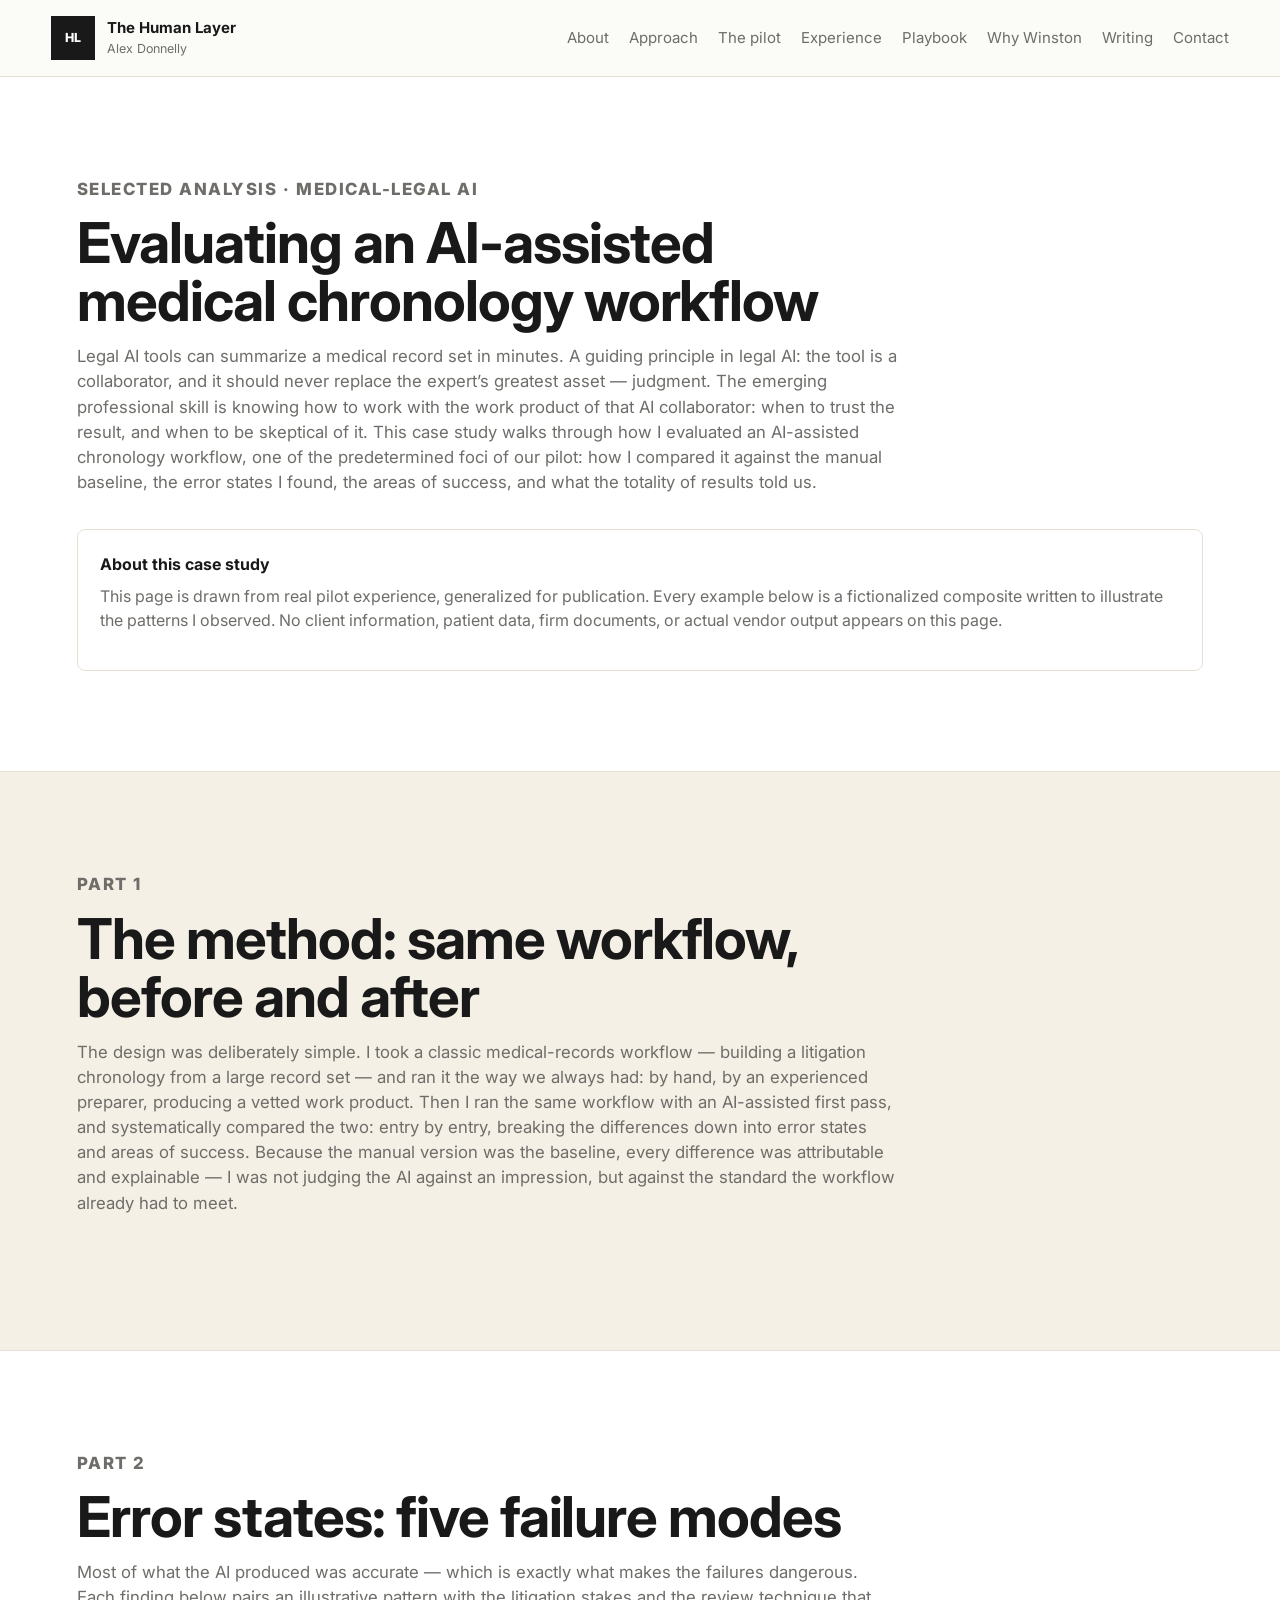
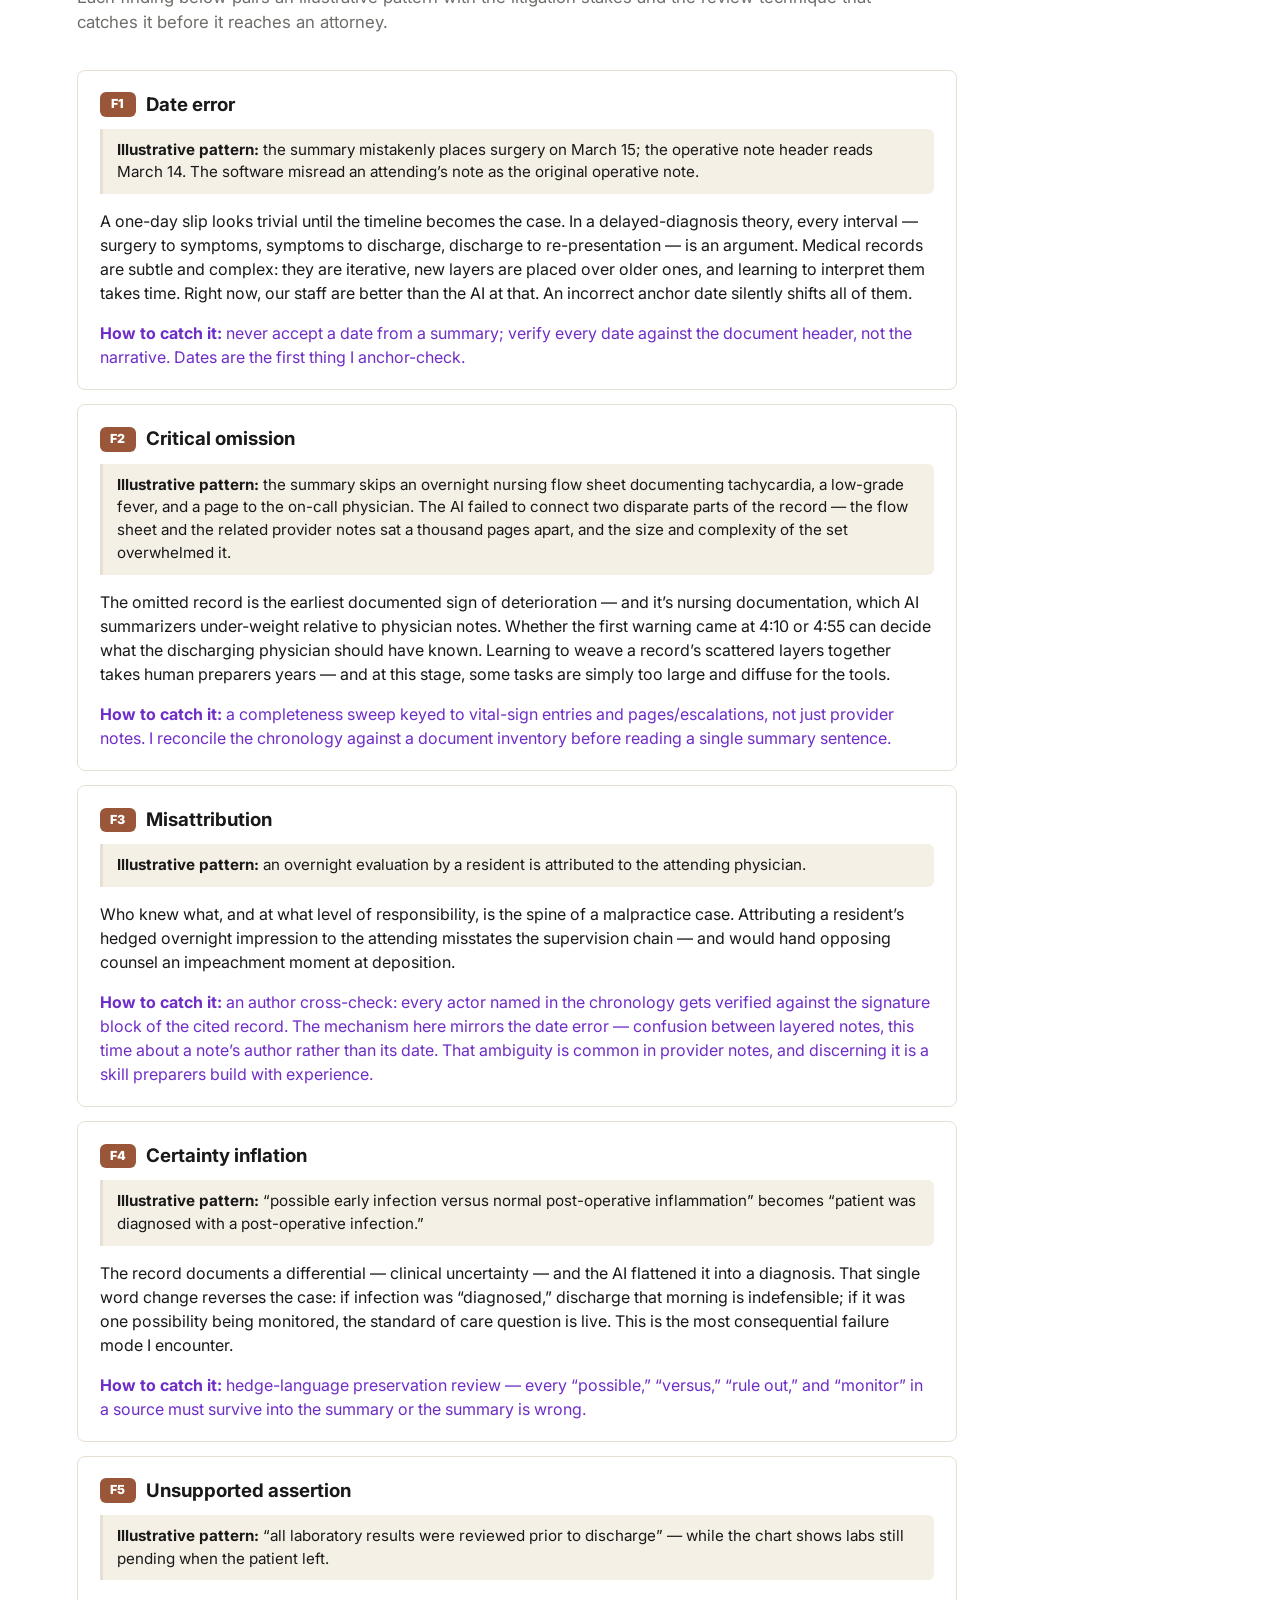
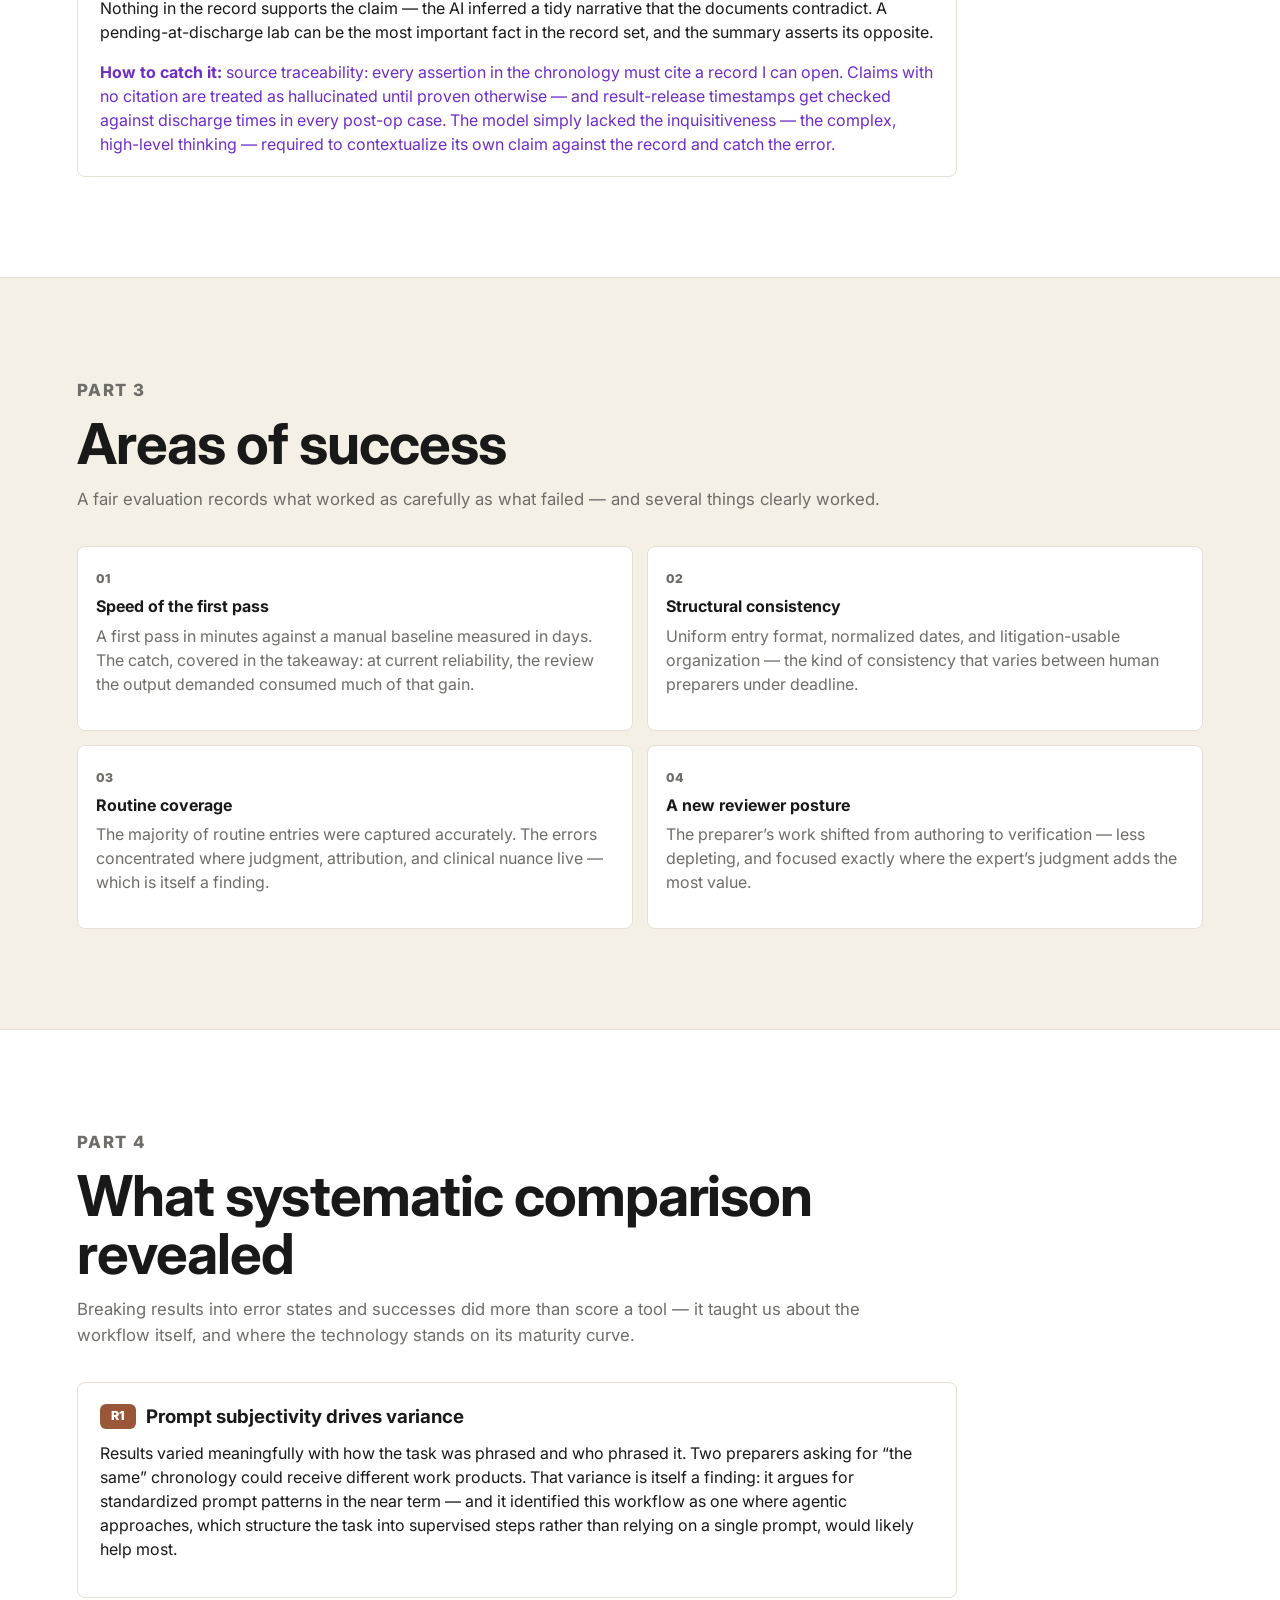
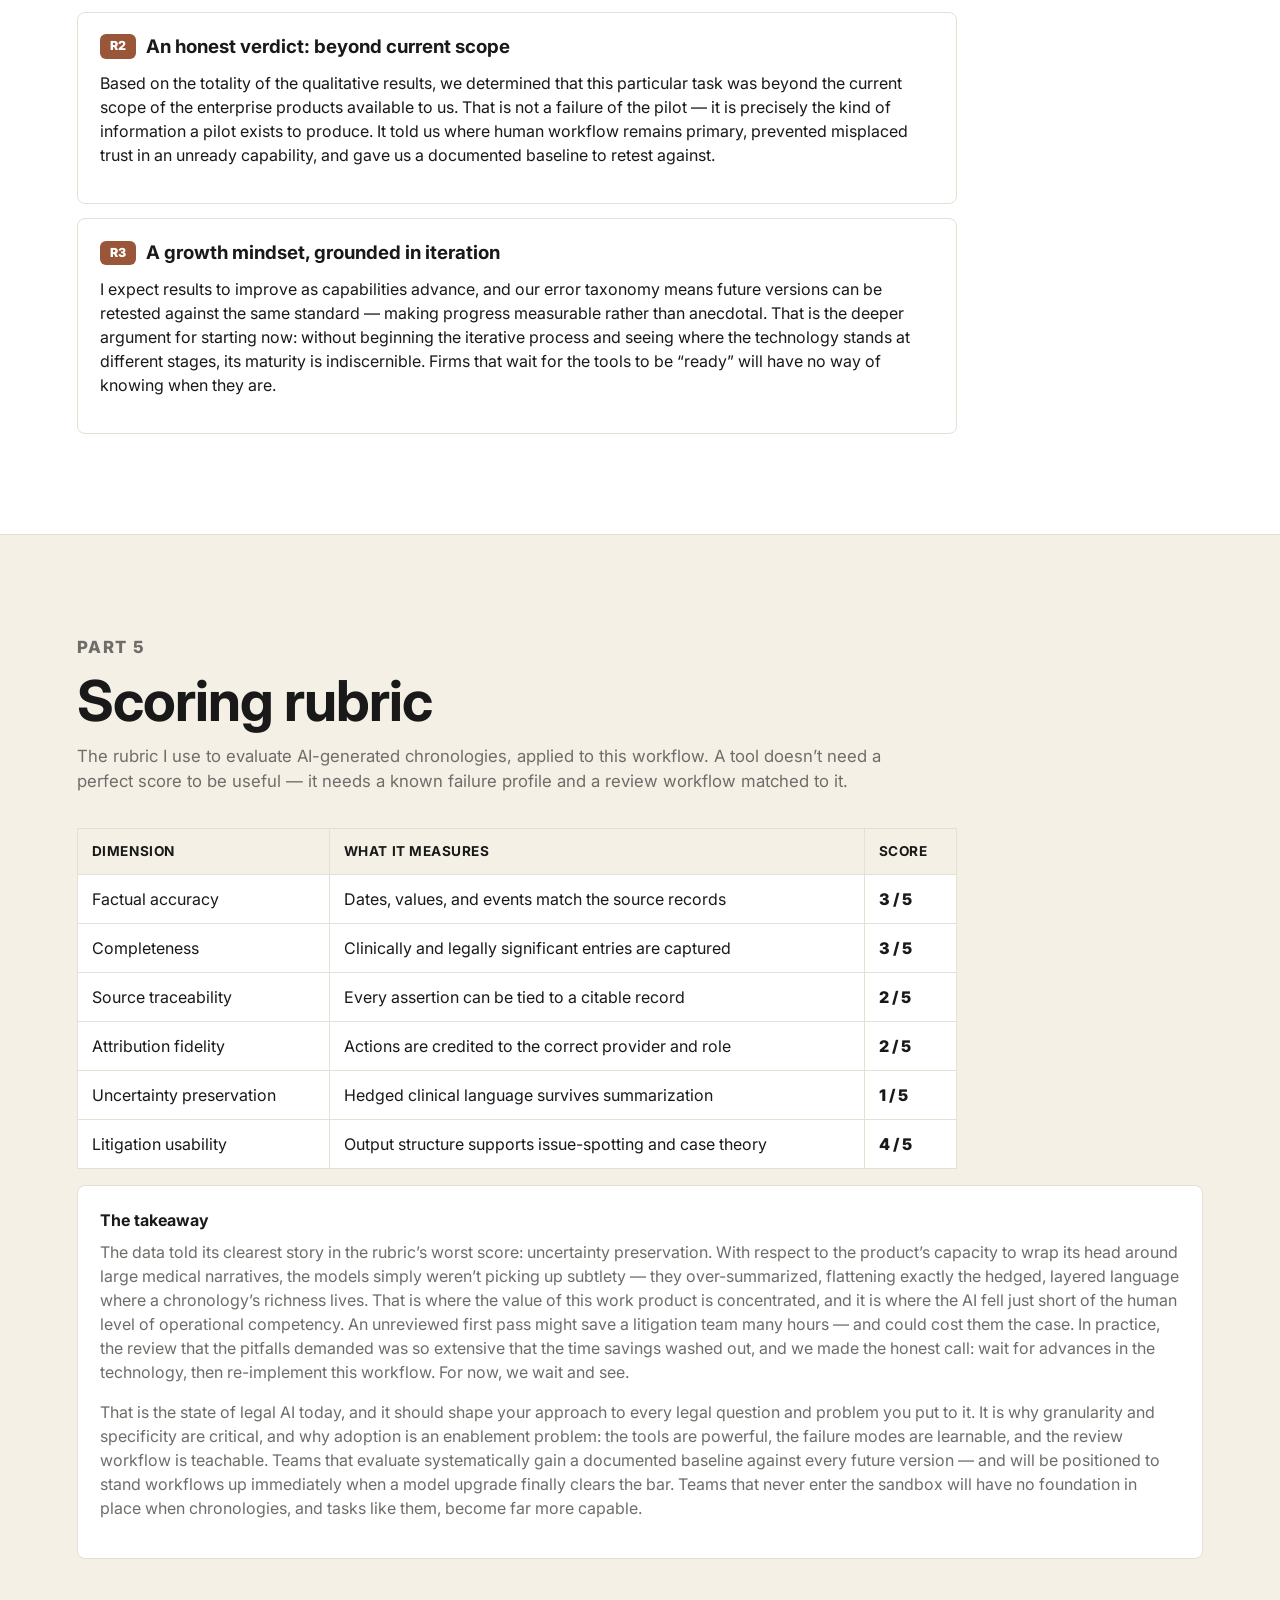
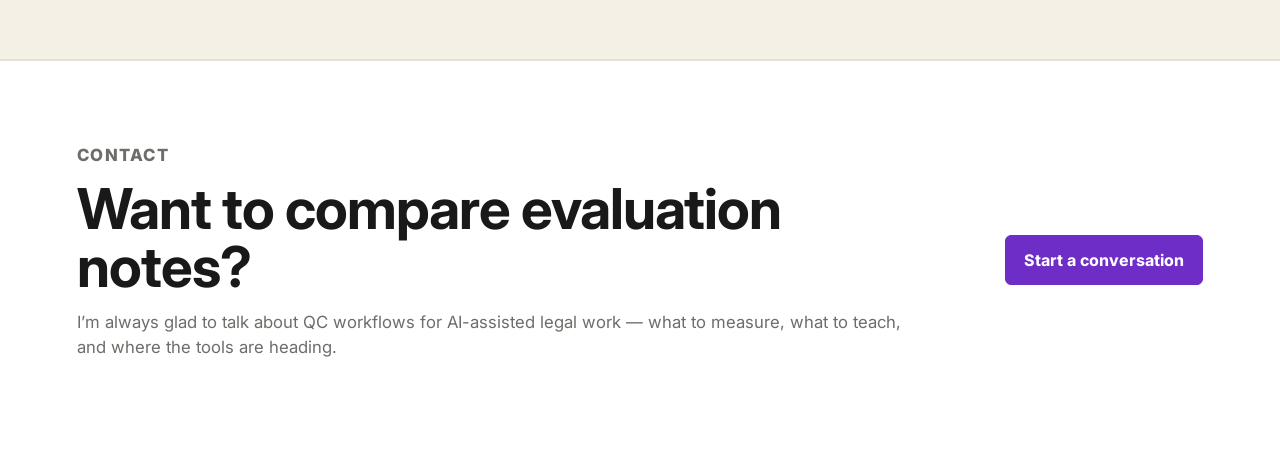
==== chronology-analysis.html @ 2ac884fb "takeaways section and med chron work" ====
<!doctype html>
<html lang="en">
  <head>
    <!-- Google tag (gtag.js) -->
    <script async src="https://www.googletagmanager.com/gtag/js?id=G-5SEJFHV82K"></script>
    <script>
      window.dataLayer = window.dataLayer || [];
      function gtag(){dataLayer.push(arguments);}
      gtag('js', new Date());
      gtag('config', 'G-5SEJFHV82K');
    </script>
    <meta charset="utf-8">
    <meta name="viewport" content="width=device-width, initial-scale=1">
    <title>AI Chronology Analysis: A Worked Case Study | Alex Donnelly</title>
    <meta
      name="description"
      content="A de-identified case study: evaluating an AI-assisted medical chronology workflow against its manual baseline — failure modes, areas of success, a scoring rubric, and what systematic comparison revealed."
    >
    <link rel="icon" href="favicon.svg" type="image/svg+xml">
    <link rel="icon" href="favicon.png" sizes="48x48">
    <link rel="apple-touch-icon" href="apple-touch-icon.png">
    <link rel="preconnect" href="https://fonts.googleapis.com">
    <link rel="preconnect" href="https://fonts.gstatic.com" crossorigin>
    <link href="https://fonts.googleapis.com/css2?family=Inter:wght@400;500;600;700;800&display=swap" rel="stylesheet">
    <link rel="stylesheet" href="styles.css?v=1">
  </head>
  <body>
    <header class="site-header">
      <a class="brand" href="index.html" aria-label="The Human Layer home">
        <span class="brand-mark" aria-hidden="true">HL</span>
        <span>
          <strong>The Human Layer</strong>
          <small>Alex Donnelly</small>
        </span>
      </a>
      <nav class="nav" aria-label="Primary navigation">
        <a href="index.html#about">About</a>
        <a href="index.html#approach">Approach</a>
        <a href="index.html#pilot">The pilot</a>
        <a href="index.html#experience">Experience</a>
        <a href="index.html#playbook">Playbook</a>
        <a href="index.html#why">Why Winston</a>
        <a href="index.html#writing">Writing</a>
        <a href="index.html#contact">Contact</a>
      </nav>
    </header>

    <main id="top">
      <section class="section">
        <div class="section-heading">
          <p class="eyebrow">Selected analysis &middot; Medical-legal AI</p>
          <h2>Evaluating an AI-assisted medical chronology workflow</h2>
          <p>
            Legal AI tools can summarize a medical record set in minutes. A guiding principle in legal AI: the
            tool is a collaborator, and it should never replace the expert&rsquo;s greatest asset &mdash;
            judgment. The emerging professional skill is knowing how to work with the work product of that AI
            collaborator: when to trust the result, and when to be skeptical of it. This case study walks through
            how I evaluated an AI-assisted chronology workflow, one of the predetermined foci of our pilot: how I
            compared it against the manual baseline, the error states I found, the areas of success, and what the
            totality of results told us.
          </p>
        </div>

        <div class="project-preview" role="note">
          <strong>About this case study</strong>
          <p>
            This page is drawn from real pilot experience, generalized for publication. Every example below is a
            fictionalized composite written to illustrate the patterns I observed. No client information, patient
            data, firm documents, or actual vendor output appears on this page.
          </p>
        </div>
      </section>

      <section class="section muted">
        <div class="section-heading">
          <p class="eyebrow">Part 1</p>
          <h2>The method: same workflow, before and after</h2>
          <p>
            The design was deliberately simple. I took a classic medical-records workflow &mdash; building a
            litigation chronology from a large record set &mdash; and ran it the way we always had: by hand, by
            an experienced preparer, producing a vetted work product. Then I ran the same workflow with an
            AI-assisted first pass, and systematically compared the two: entry by entry, breaking the differences
            down into error states and areas of success. Because the manual version was the baseline, every
            difference was attributable and explainable &mdash; I was not judging the AI against an impression,
            but against the standard the workflow already had to meet.
          </p>
        </div>
      </section>

      <section class="section">
        <div class="section-heading">
          <p class="eyebrow">Part 2</p>
          <h2>Error states: five failure modes</h2>
          <p>
            Most of what the AI produced was accurate &mdash; which is exactly what makes the failures
            dangerous. Each finding below pairs an illustrative pattern with the litigation stakes and the review
            technique that catches it before it reaches an attorney.
          </p>
        </div>

        <div class="findings-list">
          <article class="finding">
            <h3><span>F1</span> Date error</h3>
            <p class="vs"><strong>Illustrative pattern:</strong> the summary mistakenly places surgery on March
            15; the operative note header reads March 14. The software misread an attending&rsquo;s note as the
            original operative note.</p>
            <p>
              A one-day slip looks trivial until the timeline becomes the case. In a delayed-diagnosis theory,
              every interval &mdash; surgery to symptoms, symptoms to discharge, discharge to re-presentation
              &mdash; is an argument. Medical records are subtle and complex: they are iterative, new layers are
              placed over older ones, and learning to interpret them takes time. Right now, our staff are better
              than the AI at that. An incorrect anchor date silently shifts all of them.
            </p>
            <p class="catch"><strong>How to catch it:</strong> never accept a date from a summary; verify every
            date against the document header, not the narrative. Dates are the first thing I anchor-check.</p>
          </article>

          <article class="finding">
            <h3><span>F2</span> Critical omission</h3>
            <p class="vs"><strong>Illustrative pattern:</strong> the summary skips an overnight nursing flow
            sheet documenting tachycardia, a low-grade fever, and a page to the on-call physician. The AI failed
            to connect two disparate parts of the record &mdash; the flow sheet and the related provider notes
            sat a thousand pages apart, and the size and complexity of the set overwhelmed it.</p>
            <p>
              The omitted record is the earliest documented sign of deterioration &mdash; and it&rsquo;s nursing
              documentation, which AI summarizers under-weight relative to physician notes. Whether the first
              warning came at 4:10 or 4:55 can decide what the discharging physician should have known. Learning
              to weave a record&rsquo;s scattered layers together takes human preparers years &mdash; and at this
              stage, some tasks are simply too large and diffuse for the tools.
            </p>
            <p class="catch"><strong>How to catch it:</strong> a completeness sweep keyed to vital-sign entries
            and pages/escalations, not just provider notes. I reconcile the chronology against a document
            inventory before reading a single summary sentence.</p>
          </article>

          <article class="finding">
            <h3><span>F3</span> Misattribution</h3>
            <p class="vs"><strong>Illustrative pattern:</strong> an overnight evaluation by a resident is
            attributed to the attending physician.</p>
            <p>
              Who knew what, and at what level of responsibility, is the spine of a malpractice case. Attributing
              a resident&rsquo;s hedged overnight impression to the attending misstates the supervision chain
              &mdash; and would hand opposing counsel an impeachment moment at deposition.
            </p>
            <p class="catch"><strong>How to catch it:</strong> an author cross-check: every actor named in the
            chronology gets verified against the signature block of the cited record. The mechanism here mirrors
            the date error &mdash; confusion between layered notes, this time about a note&rsquo;s author rather
            than its date. That ambiguity is common in provider notes, and discerning it is a skill preparers
            build with experience.</p>
          </article>

          <article class="finding">
            <h3><span>F4</span> Certainty inflation</h3>
            <p class="vs"><strong>Illustrative pattern:</strong> &ldquo;possible early infection versus normal
            post-operative inflammation&rdquo; becomes &ldquo;patient was diagnosed with a post-operative
            infection.&rdquo;</p>
            <p>
              The record documents a differential &mdash; clinical uncertainty &mdash; and the AI flattened it
              into a diagnosis. That single word change reverses the case: if infection was &ldquo;diagnosed,&rdquo;
              discharge that morning is indefensible; if it was one possibility being monitored, the standard of
              care question is live. This is the most consequential failure mode I encounter.
            </p>
            <p class="catch"><strong>How to catch it:</strong> hedge-language preservation review &mdash; every
            &ldquo;possible,&rdquo; &ldquo;versus,&rdquo; &ldquo;rule out,&rdquo; and &ldquo;monitor&rdquo; in a
            source must survive into the summary or the summary is wrong.</p>
          </article>

          <article class="finding">
            <h3><span>F5</span> Unsupported assertion</h3>
            <p class="vs"><strong>Illustrative pattern:</strong> &ldquo;all laboratory results were reviewed
            prior to discharge&rdquo; &mdash; while the chart shows labs still pending when the patient left.</p>
            <p>
              Nothing in the record supports the claim &mdash; the AI inferred a tidy narrative that the
              documents contradict. A pending-at-discharge lab can be the most important fact in the record set,
              and the summary asserts its opposite.
            </p>
            <p class="catch"><strong>How to catch it:</strong> source traceability: every assertion in the
            chronology must cite a record I can open. Claims with no citation are treated as hallucinated until
            proven otherwise &mdash; and result-release timestamps get checked against discharge times in every
            post-op case. The model simply lacked the inquisitiveness &mdash; the complex, high-level thinking
            &mdash; required to contextualize its own claim against the record and catch the error.</p>
          </article>
        </div>
      </section>

      <section class="section muted">
        <div class="section-heading">
          <p class="eyebrow">Part 3</p>
          <h2>Areas of success</h2>
          <p>
            A fair evaluation records what worked as carefully as what failed &mdash; and several things clearly
            worked.
          </p>
        </div>

        <div class="enablement-cards">
          <article>
            <span>01</span>
            <h4>Speed of the first pass</h4>
            <p>A first pass in minutes against a manual baseline measured in days. The catch, covered in the
            takeaway: at current reliability, the review the output demanded consumed much of that gain.</p>
          </article>
          <article>
            <span>02</span>
            <h4>Structural consistency</h4>
            <p>Uniform entry format, normalized dates, and litigation-usable organization &mdash; the kind of
            consistency that varies between human preparers under deadline.</p>
          </article>
          <article>
            <span>03</span>
            <h4>Routine coverage</h4>
            <p>The majority of routine entries were captured accurately. The errors concentrated where judgment,
            attribution, and clinical nuance live &mdash; which is itself a finding.</p>
          </article>
          <article>
            <span>04</span>
            <h4>A new reviewer posture</h4>
            <p>The preparer&rsquo;s work shifted from authoring to verification &mdash; less depleting, and
            focused exactly where the expert&rsquo;s judgment adds the most value.</p>
          </article>
        </div>
      </section>

      <section class="section">
        <div class="section-heading">
          <p class="eyebrow">Part 4</p>
          <h2>What systematic comparison revealed</h2>
          <p>
            Breaking results into error states and successes did more than score a tool &mdash; it taught us
            about the workflow itself, and where the technology stands on its maturity curve.
          </p>
        </div>

        <div class="findings-list">
          <article class="finding">
            <h3><span>R1</span> Prompt subjectivity drives variance</h3>
            <p>
              Results varied meaningfully with how the task was phrased and who phrased it. Two preparers asking
              for &ldquo;the same&rdquo; chronology could receive different work products. That variance is itself
              a finding: it argues for standardized prompt patterns in the near term &mdash; and it identified
              this workflow as one where agentic approaches, which structure the task into supervised steps rather
              than relying on a single prompt, would likely help most.
            </p>
          </article>
          <article class="finding">
            <h3><span>R2</span> An honest verdict: beyond current scope</h3>
            <p>
              Based on the totality of the qualitative results, we determined that this particular task was
              beyond the current scope of the enterprise products available to us. That is not a failure of the
              pilot &mdash; it is precisely the kind of information a pilot exists to produce. It told us where
              human workflow remains primary, prevented misplaced trust in an unready capability, and gave us a
              documented baseline to retest against.
            </p>
          </article>
          <article class="finding">
            <h3><span>R3</span> A growth mindset, grounded in iteration</h3>
            <p>
              I expect results to improve as capabilities advance, and our error taxonomy means future versions
              can be retested against the same standard &mdash; making progress measurable rather than anecdotal.
              That is the deeper argument for starting now: without beginning the iterative process and seeing
              where the technology stands at different stages, its maturity is indiscernible. Firms that wait for
              the tools to be &ldquo;ready&rdquo; will have no way of knowing when they are.
            </p>
          </article>
        </div>
      </section>

      <section class="section muted">
        <div class="section-heading">
          <p class="eyebrow">Part 5</p>
          <h2>Scoring rubric</h2>
          <p>
            The rubric I use to evaluate AI-generated chronologies, applied to this workflow. A tool doesn&rsquo;t
            need a perfect score to be useful &mdash; it needs a known failure profile and a review workflow
            matched to it.
          </p>
        </div>

        <table class="rubric">
          <thead>
            <tr><th>Dimension</th><th>What it measures</th><th>Score</th></tr>
          </thead>
          <tbody>
            <tr><td>Factual accuracy</td><td>Dates, values, and events match the source records</td><td>3 / 5</td></tr>
            <tr><td>Completeness</td><td>Clinically and legally significant entries are captured</td><td>3 / 5</td></tr>
            <tr><td>Source traceability</td><td>Every assertion can be tied to a citable record</td><td>2 / 5</td></tr>
            <tr><td>Attribution fidelity</td><td>Actions are credited to the correct provider and role</td><td>2 / 5</td></tr>
            <tr><td>Uncertainty preservation</td><td>Hedged clinical language survives summarization</td><td>1 / 5</td></tr>
            <tr><td>Litigation usability</td><td>Output structure supports issue-spotting and case theory</td><td>4 / 5</td></tr>
          </tbody>
        </table>

        <div class="project-preview" role="note">
          <strong>The takeaway</strong>
          <p>
            The data told its clearest story in the rubric&rsquo;s worst score: uncertainty preservation. With
            respect to the product&rsquo;s capacity to wrap its head around large medical narratives, the models
            simply weren&rsquo;t picking up subtlety &mdash; they over-summarized, flattening exactly the hedged,
            layered language where a chronology&rsquo;s richness lives. That is where the value of this work
            product is concentrated, and it is where the AI fell just short of the human level of operational
            competency. An unreviewed first pass might save a litigation team many hours &mdash; and could cost
            them the case. In practice, the review that the pitfalls demanded was so extensive that the time
            savings washed out, and we made the honest call: wait for advances in the technology, then
            re-implement this workflow. For now, we wait and see.
          </p>
          <p>
            That is the state of legal AI today, and it should shape your approach to every legal question and
            problem you put to it. It is why granularity and specificity are critical, and why adoption is an
            enablement problem: the tools are powerful, the failure modes are learnable, and the review workflow
            is teachable. Teams that evaluate systematically gain a documented baseline against every future
            version &mdash; and will be positioned to stand workflows up immediately when a model upgrade finally
            clears the bar. Teams that never enter the sandbox will have no foundation in place when chronologies,
            and tasks like them, become far more capable.
          </p>
        </div>
      </section>

      <section class="contact-section">
        <div>
          <p class="eyebrow">Contact</p>
          <h2>Want to compare evaluation notes?</h2>
          <p>
            I&rsquo;m always glad to talk about QC workflows for AI-assisted legal work &mdash; what to measure,
            what to teach, and where the tools are heading.
          </p>
        </div>
        <a class="button primary" href="mailto:a.james.donnelly@gmail.com">Start a conversation</a>
      </section>
    </main>
  </body>
</html>
---- styles.css ----
:root {
  color-scheme: light;
  --ink: #191919;
  --muted: #6f6d69;
  --line: #e6e0d4;
  --paper: #ffffff;
  --soft: #f5f0e6;
  --blue: #6f2dc7;
  --brand: #b95aff;
  --green: #5f6b4f;
  --gold: #b95aff;
  --rust: #9a5638;
  --white: #ffffff;
  --shadow: 0 16px 40px rgba(20, 20, 25, 0.06);
}

* {
  box-sizing: border-box;
}

html {
  scroll-behavior: smooth;
}

body {
  margin: 0;
  background: var(--paper);
  color: var(--ink);
  font-family:
    Inter, ui-sans-serif, system-ui, -apple-system, BlinkMacSystemFont, "Segoe UI", sans-serif;
  line-height: 1.5;
}

a {
  color: inherit;
}

.site-header {
  position: sticky;
  top: 0;
  z-index: 10;
  display: flex;
  align-items: center;
  justify-content: space-between;
  gap: 24px;
  padding: 16px clamp(18px, 4vw, 56px);
  border-bottom: 1px solid var(--line);
  background: rgba(251, 250, 247, 0.82);
  backdrop-filter: blur(16px);
}

.brand {
  display: inline-flex;
  align-items: center;
  gap: 12px;
  min-width: 230px;
  text-decoration: none;
}

.brand-mark {
  display: grid;
  width: 44px;
  height: 44px;
  place-items: center;
  border: 1px solid var(--ink);
  background: var(--ink);
  color: var(--white);
  font-size: 0.78rem;
  font-weight: 800;
}

.brand strong,
.brand small {
  display: block;
}

.brand strong {
  font-size: 0.94rem;
}

.brand small {
  color: var(--muted);
  font-size: 0.78rem;
}

.nav {
  display: flex;
  flex-wrap: wrap;
  justify-content: flex-end;
  gap: 8px 20px;
  color: var(--muted);
  font-size: 0.94rem;
}

.nav a {
  text-decoration: none;
}

.nav a:hover {
  color: var(--ink);
}

.hero {
  display: grid;
  grid-template-columns: minmax(0, 1.25fr) minmax(300px, 0.7fr);
  gap: clamp(28px, 5vw, 64px);
  align-items: center;
  min-height: calc(84svh - 78px);
  padding: clamp(30px, 4vw, 52px) clamp(18px, 6vw, 80px) clamp(22px, 3vw, 38px);
  border-bottom: 1px solid var(--line);
}

.eyebrow {
  margin: 0 0 12px;
  color: var(--muted);
  font-size: 0.78rem;
  font-weight: 800;
  letter-spacing: 0.09em;
  text-transform: uppercase;
}

/* Hero tag styled as a bordered pill, like Eve's */
.hero .eyebrow {
  display: inline-block;
  margin-bottom: 22px;
  padding: 7px 16px;
  border: 1px solid var(--brand);
  border-radius: 999px;
  background: var(--brand);
  color: var(--ink);
  font-size: 0.82rem;
  font-weight: 600;
  letter-spacing: 0;
  text-transform: none;
}

h1,
h2,
h3,
h4,
p {
  margin-top: 0;
}

h1 {
  max-width: 910px;
  margin-bottom: 18px;
  font-family: Inter, ui-sans-serif, system-ui, -apple-system, "Segoe UI", sans-serif;
  font-size: clamp(2.7rem, 4vw, 4.35rem);
  font-weight: 750;
  letter-spacing: -0.022em;
  line-height: 1.02;
}

.lede {
  max-width: 760px;
  color: var(--muted);
  font-size: clamp(1.04rem, 1.55vw, 1.22rem);
}

.hero-actions {
  display: flex;
  flex-wrap: wrap;
  gap: 12px;
  margin-top: 26px;
}

.button {
  display: inline-flex;
  align-items: center;
  justify-content: center;
  min-height: 44px;
  padding: 12px 18px;
  border: 1px solid var(--ink);
  border-radius: 6px;
  font-weight: 750;
  text-decoration: none;
}

.button.primary {
  background: var(--blue);
  border-color: var(--blue);
  color: var(--white);
}

.button.secondary {
  background: transparent;
}

.systems-panel {
  border: 1px solid var(--line);
  border-radius: 8px;
  background:
    linear-gradient(135deg, rgba(31, 29, 26, 0.06), transparent 34%),
    linear-gradient(315deg, rgba(154, 86, 56, 0.10), transparent 40%),
    var(--white);
  box-shadow: var(--shadow);
  overflow: hidden;
}

.panel-head,
.legend {
  display: flex;
  align-items: center;
  justify-content: space-between;
  gap: 16px;
  padding: 16px;
  color: var(--muted);
  font-size: 0.84rem;
}

.panel-head {
  border-bottom: 1px solid var(--line);
}

.status-dot {
  color: var(--green);
  font-weight: 800;
}

.workflow-grid {
  display: grid;
  grid-template-columns: repeat(2, minmax(0, 1fr));
  gap: 12px;
  padding: 18px;
}

.workflow-node {
  position: relative;
  display: grid;
  min-height: 76px;
  place-items: center;
  border: 1px solid var(--line);
  border-radius: 8px;
  background: rgba(255, 255, 255, 0.82);
  font-weight: 800;
}

.workflow-node::after {
  content: "";
  position: absolute;
  right: -7px;
  bottom: -7px;
  width: 18px;
  height: 18px;
  border-radius: 50%;
  background: var(--blue);
}

.workflow-node.human::after {
  background: var(--gold);
}

.legend {
  border-top: 1px solid var(--line);
}

.legend span {
  display: inline-flex;
  align-items: center;
  gap: 8px;
}

.legend i {
  width: 10px;
  height: 10px;
  border-radius: 50%;
}

.human-key {
  background: var(--gold);
}

.ai-key {
  background: var(--blue);
}

.thesis-band {
  padding: 28px clamp(18px, 6vw, 80px);
  background: var(--ink);
  color: var(--white);
}

.thesis-band p {
  max-width: 1180px;
  margin: 0 auto;
  font-family: Inter, ui-sans-serif, system-ui, -apple-system, "Segoe UI", sans-serif;
  font-size: clamp(1.35rem, 2.6vw, 2.35rem);
  font-weight: 600;
  letter-spacing: -0.012em;
  line-height: 1.2;
}

.section {
  padding: clamp(58px, 8vw, 100px) clamp(18px, 6vw, 80px);
}

.section.muted {
  background: var(--soft);
  border-block: 1px solid var(--line);
}

.section-heading {
  max-width: 820px;
  margin-bottom: 34px;
}

.section-heading h2,
.contact-section h2 {
  margin-bottom: 14px;
  font-family: Inter, ui-sans-serif, system-ui, -apple-system, "Segoe UI", sans-serif;
  font-size: clamp(2rem, 4.4vw, 4.2rem);
  font-weight: 700;
  letter-spacing: -0.018em;
  line-height: 1.03;
}

.section-heading p,
.contact-section p {
  color: var(--muted);
  font-size: 1.05rem;
}

.blueprint-layout {
  display: grid;
  grid-template-columns: minmax(280px, 0.72fr) minmax(0, 1.28fr);
  gap: 18px;
}

.blueprint-stage,
.project-card,
.project-preview,
.writing-list article {
  border: 1px solid var(--line);
  border-radius: 8px;
  background: var(--white);
}

.blueprint-stage {
  padding: 22px;
}

.blueprint-stage.emphasized {
  background: #f8faf7;
}

.stage-header {
  margin-bottom: 22px;
}

.stage-header h3 {
  margin-bottom: 4px;
  font-size: 1.24rem;
}

.stage-header p {
  color: var(--muted);
}

.timeline {
  margin: 0;
  padding: 0;
  list-style: none;
  counter-reset: workflow;
  display: flex;
  flex-direction: column;
  gap: 12px;
}

.timeline li {
  counter-increment: workflow;
  position: relative;
  padding-left: 46px;
  min-height: 34px;
  color: var(--muted);
}

.timeline li::before {
  content: counter(workflow, decimal-leading-zero);
  position: absolute;
  left: 0;
  top: 0;
  box-sizing: border-box;
  width: 34px;
  height: 34px;
  display: flex;
  align-items: center;
  justify-content: center;
  border: 1px solid var(--line);
  border-radius: 50%;
  color: var(--ink);
  font-size: 0.72rem;
  font-weight: 850;
}

.enablement-cards,
.project-grid,
.writing-list {
  display: grid;
  grid-template-columns: repeat(2, minmax(0, 1fr));
  gap: 14px;
}

.enablement-cards article {
  min-height: 170px;
  padding: 18px;
  border: 1px solid var(--line);
  border-radius: 8px;
  background: var(--white);
}

.enablement-cards span,
.writing-list span {
  color: var(--muted);
  font-size: 0.76rem;
  font-weight: 850;
}

.enablement-cards h4,
.writing-list h3,
.project-card h3 {
  margin: 8px 0 8px;
  line-height: 1.16;
}

.enablement-cards p,
.writing-list p,
.project-card p,
.project-preview p {
  color: var(--muted);
}

.project-grid {
  grid-template-columns: repeat(3, minmax(0, 1fr));
}

.project-card {
  display: flex;
  min-height: 250px;
  flex-direction: column;
  padding: 22px;
}

.text-button {
  align-self: flex-start;
  margin-top: auto;
  padding: 0;
  border: 0;
  background: none;
  color: var(--blue);
  cursor: pointer;
  font: inherit;
  font-weight: 850;
}

.text-button:hover {
  text-decoration: underline;
}

.project-preview {
  margin-top: 16px;
  padding: 22px;
}

.project-preview strong {
  display: block;
  margin-bottom: 8px;
}

.writing-list article {
  padding: 22px;
}

.writing-list {
  grid-template-columns: repeat(2, minmax(0, 1fr));
}

.contact-section {
  display: grid;
  grid-template-columns: minmax(0, 1fr) auto;
  gap: 24px;
  align-items: center;
  padding: clamp(48px, 7vw, 82px) clamp(18px, 6vw, 80px);
  background: var(--white);
  border-top: 1px solid var(--line);
}

.contact-section > div {
  max-width: 850px;
}

@media (max-width: 920px) {
  .site-header,
  .contact-section {
    align-items: flex-start;
    flex-direction: column;
  }

  .hero,
  .blueprint-layout,
  .project-grid,
  .writing-list {
    grid-template-columns: 1fr;
  }

  .hero {
    min-height: auto;
  }

  .contact-section {
    display: flex;
  }
}

@media (max-width: 620px) {
  .site-header {
    position: static;
  }

  .brand {
    min-width: 0;
  }

  .nav {
    justify-content: flex-start;
  }

  .enablement-cards {
    grid-template-columns: 1fr;
  }

  .systems-panel {
    display: none;
  }

  .hero {
    padding-top: 32px;
    padding-bottom: 28px;
  }

  h1 {
    font-size: clamp(2.35rem, 11vw, 3rem);
    line-height: 1.03;
  }

  .panel-head,
  .legend {
    align-items: flex-start;
    flex-direction: column;
  }
}

.about-layout {
  display: grid;
  grid-template-columns: 280px 1fr;
  gap: 2.5rem;
  align-items: start;
}

.about-photo {
  width: 100%;
  height: auto;
  border-radius: 14px;
  box-shadow: var(--shadow);
  border: 1px solid var(--line);
}

.about-copy {
  margin: 0;
}

@media (max-width: 920px) {
  .about-layout {
    grid-template-columns: 1fr;
  }

  .about-photo {
    max-width: 240px;
  }
}

/* ===== Evaluation case study ===== */
.records-list,
.findings-list {
  display: grid;
  gap: 14px;
  max-width: 880px;
}

.record {
  padding: 16px 20px;
  border: 1px solid var(--line);
  border-radius: 8px;
  background: var(--white);
}

.record header {
  display: flex;
  align-items: baseline;
  gap: 10px;
  margin-bottom: 6px;
  color: var(--muted);
  font-size: 0.85rem;
  font-weight: 700;
}

.record-id {
  display: inline-grid;
  min-width: 34px;
  padding: 2px 6px;
  place-items: center;
  border-radius: 6px;
  background: var(--ink);
  color: var(--white);
  font-size: 0.74rem;
  font-weight: 850;
}

.record p {
  margin: 0;
  font-family: Inter, ui-sans-serif, system-ui, -apple-system, "Segoe UI", sans-serif;
  font-size: 0.98rem;
}

.ai-chronology {
  display: grid;
  gap: 12px;
  max-width: 880px;
  margin: 0;
  padding: 0;
  list-style: none;
}

.ai-chronology li {
  position: relative;
  padding: 14px 18px;
  border: 1px solid var(--rust);
  border-left-width: 5px;
  border-radius: 8px;
  background: #fdf6f3;
}

.ai-chronology li.ok {
  border-color: var(--line);
  border-left-color: var(--green);
  background: var(--white);
}

.chrono-date {
  color: var(--muted);
  font-size: 0.8rem;
  font-weight: 850;
  letter-spacing: 0.04em;
  text-transform: uppercase;
}

.ai-chronology .flag {
  position: absolute;
  top: 12px;
  right: 14px;
  color: var(--rust);
  font-size: 0.8rem;
  font-weight: 850;
}

.ai-chronology p {
  margin: 6px 0 0;
}

.finding {
  padding: 20px 22px;
  border: 1px solid var(--line);
  border-radius: 8px;
  background: var(--white);
}

.finding h3 {
  display: flex;
  align-items: center;
  gap: 10px;
  margin-bottom: 10px;
}

.finding h3 span {
  display: inline-grid;
  min-width: 36px;
  padding: 3px 8px;
  place-items: center;
  border-radius: 6px;
  background: var(--rust);
  color: var(--white);
  font-size: 0.78rem;
  font-weight: 850;
}

.finding .vs {
  padding: 10px 14px;
  border-left: 3px solid var(--line);
  background: var(--soft);
  border-radius: 0 6px 6px 0;
  font-size: 0.95rem;
}

.finding .catch {
  margin-bottom: 0;
  color: var(--blue);
}

.rubric {
  width: 100%;
  max-width: 880px;
  border-collapse: collapse;
  background: var(--white);
}

.rubric th,
.rubric td {
  padding: 12px 14px;
  border: 1px solid var(--line);
  text-align: left;
}

.rubric th {
  background: var(--soft);
  font-size: 0.85rem;
  letter-spacing: 0.04em;
  text-transform: uppercase;
}

.rubric td:last-child {
  font-weight: 850;
  white-space: nowrap;
}

a.text-button {
  text-decoration: none;
}

a.text-button:hover {
  text-decoration: underline;
}

.post-body {
  max-width: 740px;
}

.post-body p {
  margin-bottom: 1.2em;
  font-size: 1.05rem;
  line-height: 1.65;
}

.writing-list h3 a {
  text-decoration: none;
}

.writing-list h3 a:hover {
  text-decoration: underline;
}

/* Hero stack diagram: The Human Layer */
.stack {
  display: grid;
  gap: 6px;
  padding: 22px;
}

.stack-layer {
  display: grid;
  gap: 2px;
  padding: 16px 18px;
  border: 1px solid var(--line);
  border-radius: 8px;
  background: rgba(255, 255, 255, 0.85);
  text-align: center;
}

.stack-layer strong {
  font-size: 1.02rem;
}

.stack-layer span {
  color: var(--muted);
  font-size: 0.82rem;
}

.stack-layer.human-layer {
  border-color: var(--ink);
  background: var(--ink);
  box-shadow: var(--shadow);
}

.stack-layer.human-layer strong {
  color: var(--white);
  font-family: Inter, ui-sans-serif, system-ui, -apple-system, "Segoe UI", sans-serif;
  font-size: 1.18rem;
  font-weight: 500;
}

.stack-layer.human-layer span {
  color: rgba(251, 252, 250, 0.75);
}

.stack-flow {
  color: var(--gold);
  font-size: 0.6rem;
  letter-spacing: 0.4em;
  text-align: center;
}

.project-grid.single {
  grid-template-columns: 1fr;
  max-width: 780px;
}

.project-grid.single .project-card {
  min-height: 0;
  gap: 6px;
}

.blueprint-cta {
  max-width: 780px;
}

.blueprint-cta a {
  color: var(--blue);
  font-weight: 750;
}

/* Workflow inventory table: balance column widths */
.rubric.inventory {
  table-layout: fixed;
}

.rubric.inventory th:nth-child(1) { width: 16%; }
.rubric.inventory th:nth-child(2) { width: 32%; }
.rubric.inventory th:nth-child(3) { width: 27%; }
.rubric.inventory th:nth-child(4) { width: 25%; }

.rubric.inventory td:last-child {
  font-weight: 400;
  white-space: normal;
}

/* Triage job-aid table: balanced 3-column layout */
.rubric.triage {
  table-layout: fixed;
}

.rubric.triage th,
.rubric.triage td {
  vertical-align: top;
  word-wrap: break-word;
  overflow-wrap: break-word;
}

.rubric.triage th:nth-child(1) { width: 32%; }
.rubric.triage th:nth-child(2) { width: 30%; }
.rubric.triage th:nth-child(3) { width: 38%; }

.rubric.triage td:last-child {
  font-weight: 400;
  white-space: normal;
}

/* Product-update format-map table: balanced 4-column layout */
.rubric.formats {
  table-layout: fixed;
}

.rubric.formats th,
.rubric.formats td {
  vertical-align: top;
  word-wrap: break-word;
  overflow-wrap: break-word;
}

.rubric.formats th:nth-child(1) { width: 18%; }
.rubric.formats th:nth-child(2) { width: 18%; }
.rubric.formats th:nth-child(3) { width: 20%; }
.rubric.formats th:nth-child(4) { width: 44%; }

.rubric.formats td:last-child {
  font-weight: 400;
  white-space: normal;
}

/* Release-note block (mirrors Harvey's release-notes layout) */
.relnote {
  max-width: 760px;
  padding: 26px 28px;
  border: 1px solid var(--line);
  border-radius: 10px;
  background: var(--white);
  box-shadow: var(--shadow);
}

.relnote-head {
  display: flex;
  align-items: baseline;
  justify-content: space-between;
  gap: 16px;
  flex-wrap: wrap;
}

.relnote-head h3 {
  margin: 0;
  font-family: Inter, ui-sans-serif, system-ui, -apple-system, "Segoe UI", sans-serif;
  font-weight: 500;
  font-size: 1.65rem;
  line-height: 1.1;
}

.relnote-date {
  color: var(--muted);
  font-size: 0.85rem;
  white-space: nowrap;
}

.pill {
  display: inline-block;
  margin-top: 12px;
  padding: 4px 12px;
  border-radius: 999px;
  background: var(--soft);
  color: var(--muted);
  font-size: 0.74rem;
  font-weight: 700;
  letter-spacing: 0.02em;
}

.relnote-meta {
  display: grid;
  grid-template-columns: repeat(auto-fit, minmax(130px, 1fr));
  gap: 14px 22px;
  margin: 20px 0;
  padding: 18px 0;
  border-top: 1px solid var(--line);
  border-bottom: 1px solid var(--line);
}

.relnote-meta div {
  display: grid;
  gap: 3px;
}

.relnote-meta dt {
  margin: 0;
  color: var(--muted);
  font-size: 0.68rem;
  font-weight: 800;
  letter-spacing: 0.08em;
  text-transform: uppercase;
}

.relnote-meta dd {
  margin: 0;
  font-size: 0.92rem;
  color: var(--ink);
}

.relnote h4 {
  margin: 18px 0 6px;
  color: var(--rust);
  font-size: 0.76rem;
  font-weight: 800;
  letter-spacing: 0.08em;
  text-transform: uppercase;
}

.relnote p {
  margin: 0;
  color: var(--muted);
}

.relnote p + h4 {
  margin-top: 18px;
}

/* Subtle hovers & dividers (restrained, Harvey-style) */
.project-card,
.writing-list article,
.enablement-cards article,
.blueprint-stage,
.finding,
.record,
.systems-panel {
  transition: border-color 0.22s ease, box-shadow 0.22s ease, transform 0.22s ease;
}

.project-card:hover,
.writing-list article:hover,
.enablement-cards article:hover,
.finding:hover {
  border-color: #e0d8cb;
  box-shadow: 0 10px 30px rgba(31, 29, 26, 0.05);
}

.nav a {
  transition: color 0.18s ease;
}

.text-button {
  transition: color 0.18s ease;
}

/* Two-column meta table (label / value) */
.rubric.meta {
  table-layout: fixed;
}

.rubric.meta td {
  vertical-align: top;
}

.rubric.meta td:nth-child(1) { width: 22%; }

.rubric.meta td:last-child {
  font-weight: 400;
  white-space: normal;
}

/* Enablement-suite tiles */
.suite-block {
  margin-top: 20px;
}

.suite-block .suite-title {
  margin: 6px 0 10px;
  font-size: clamp(1.5rem, 2.6vw, 2.1rem);
  font-weight: 700;
  letter-spacing: -0.015em;
  line-height: 1.1;
}

.suite-block .suite-lede {
  max-width: 60ch;
  margin: 0 0 4px;
  color: var(--muted);
}

.suite-tiles {
  display: grid;
  grid-template-columns: repeat(3, minmax(0, 1fr));
  gap: 16px;
  margin-top: 22px;
}

.suite-tile {
  display: flex;
  flex-direction: column;
  gap: 10px;
  padding: 22px;
  border: 1px solid var(--line);
  border-radius: 12px;
  background: var(--white);
  color: var(--ink);
  text-decoration: none;
  transition:
    background 0.18s ease,
    border-color 0.18s ease,
    transform 0.18s ease,
    box-shadow 0.18s ease;
}

a.suite-tile:hover {
  background: #edece8;
  border-color: #d3d3cd;
  transform: translateY(-3px);
  box-shadow: var(--shadow);
}

a.suite-tile:focus-visible {
  outline: 2px solid var(--ink);
  outline-offset: 2px;
}

.suite-tag {
  font-size: 0.7rem;
  font-weight: 800;
  letter-spacing: 0.04em;
  text-transform: uppercase;
  color: var(--muted);
}

.suite-tile h4 {
  margin: 0;
  font-size: 1.1rem;
  font-weight: 700;
  letter-spacing: -0.01em;
  line-height: 1.2;
}

.suite-tile p {
  margin: 0;
  color: var(--muted);
  font-size: 0.95rem;
  line-height: 1.5;
}

.suite-action {
  margin-top: auto;
  padding-top: 6px;
  color: var(--blue);
  font-weight: 850;
}

.suite-action span {
  display: inline-block;
  transition: transform 0.18s ease;
}

a.suite-tile:hover .suite-action span {
  transform: translateX(4px);
}

.suite-tile--audio .suite-audio {
  width: 100%;
  margin-top: auto;
  padding-top: 4px;
}

.suite-footnote {
  margin-top: 18px;
  color: var(--muted);
  font-size: 0.9rem;
}

.suite-footnote a {
  font-weight: 700;
}

@media (max-width: 820px) {
  .suite-tiles {
    grid-template-columns: 1fr;
  }
}
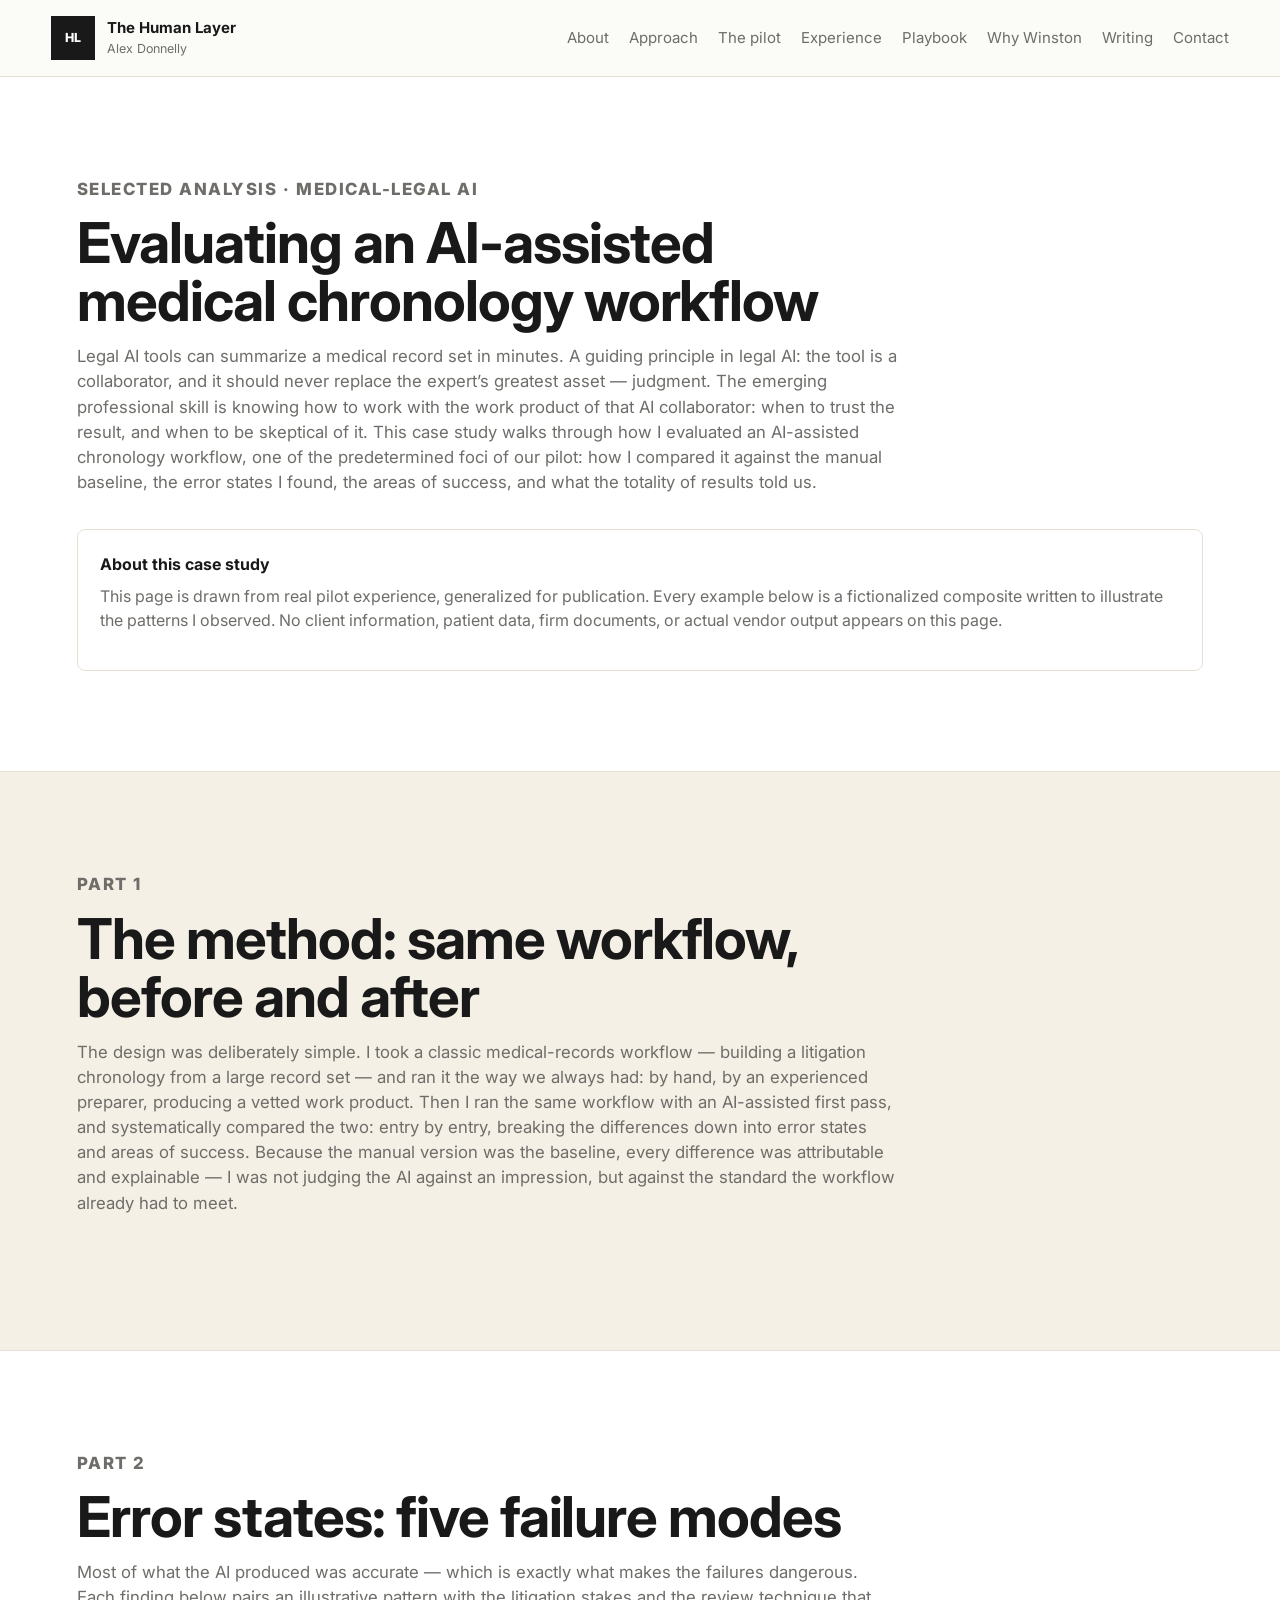
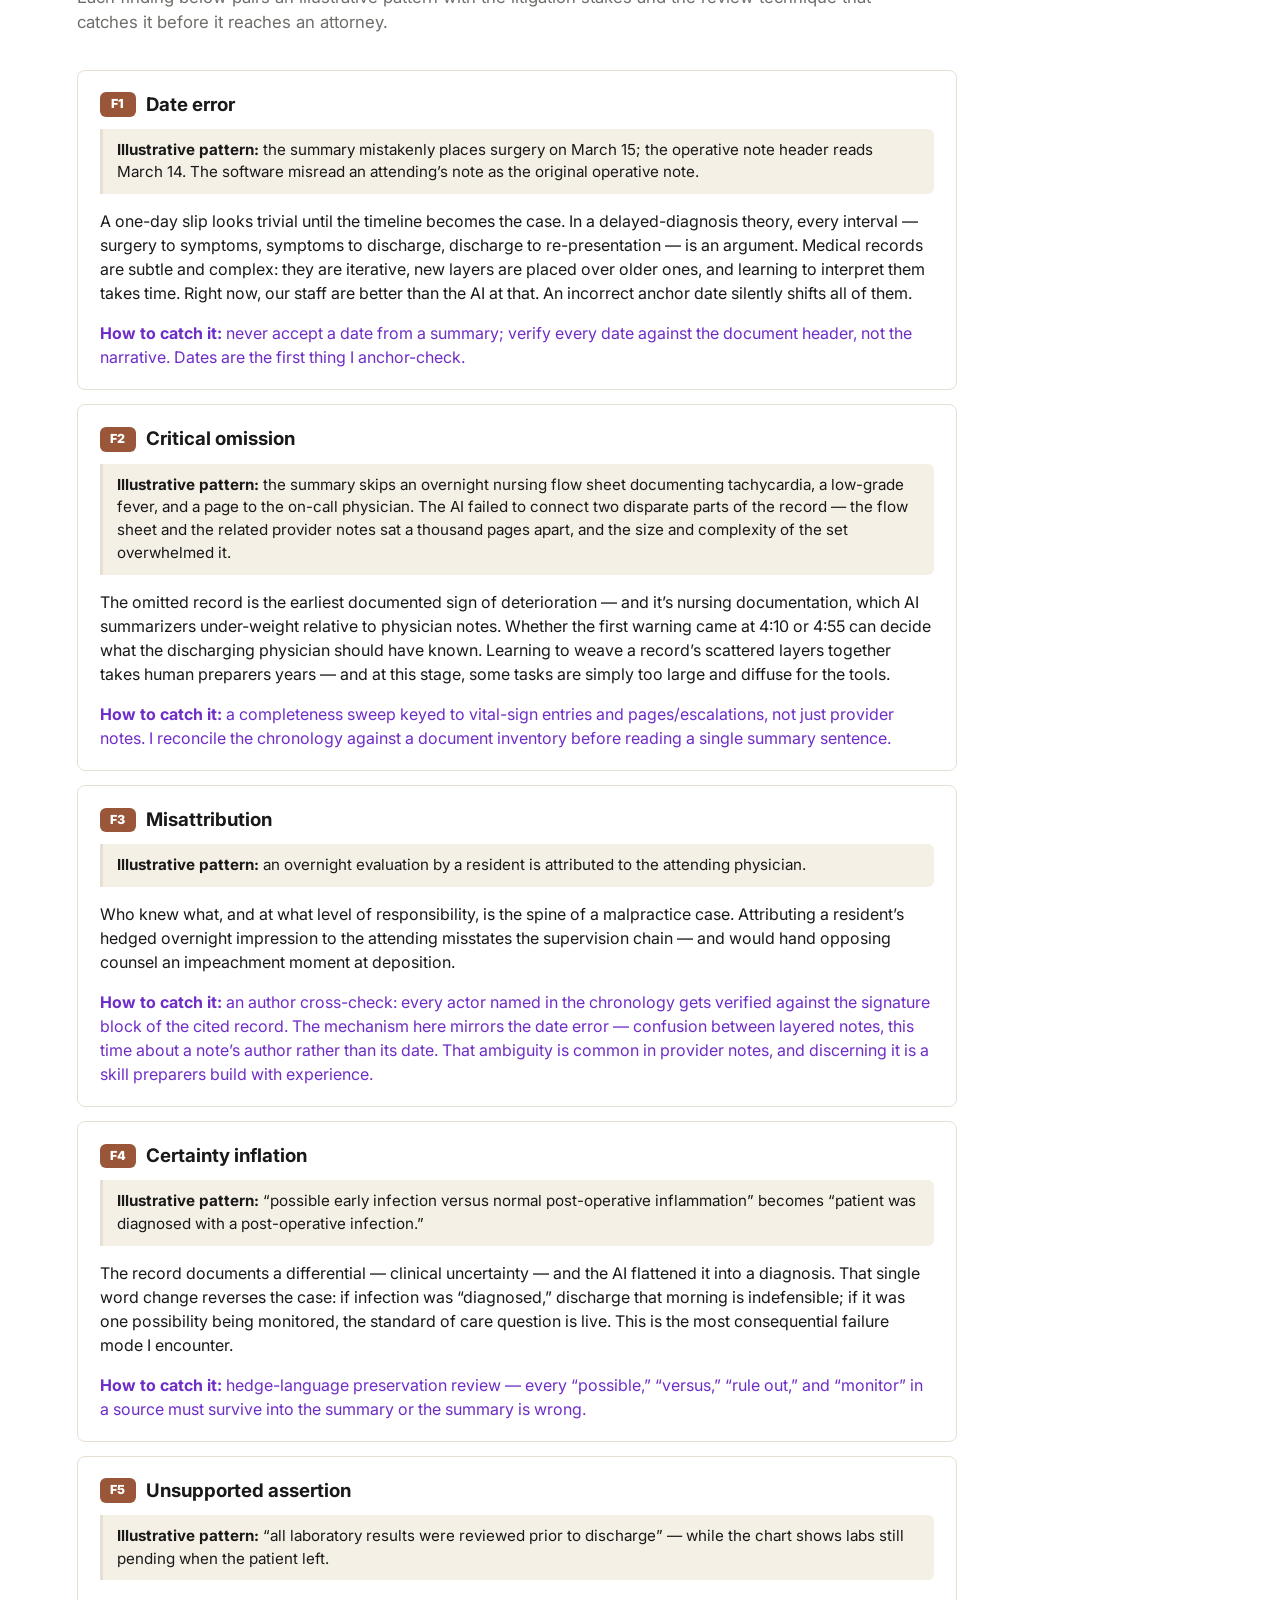
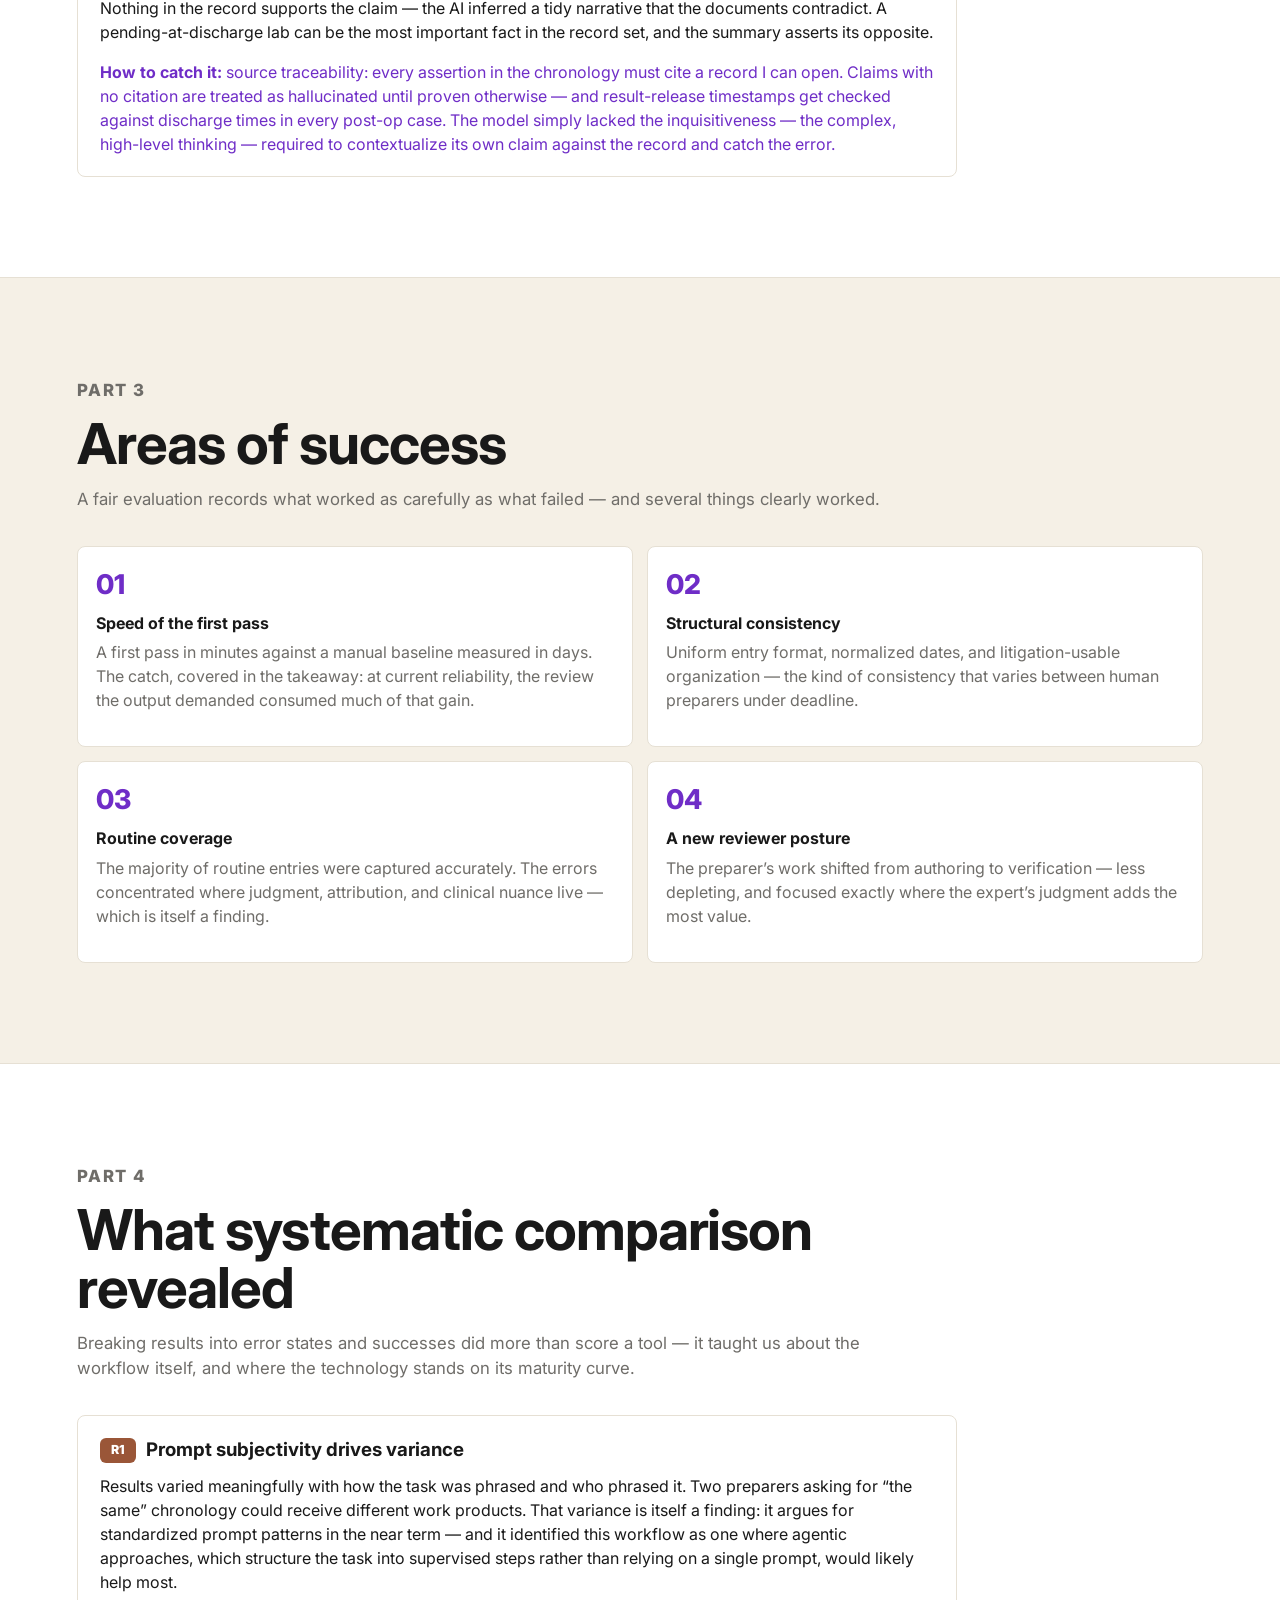
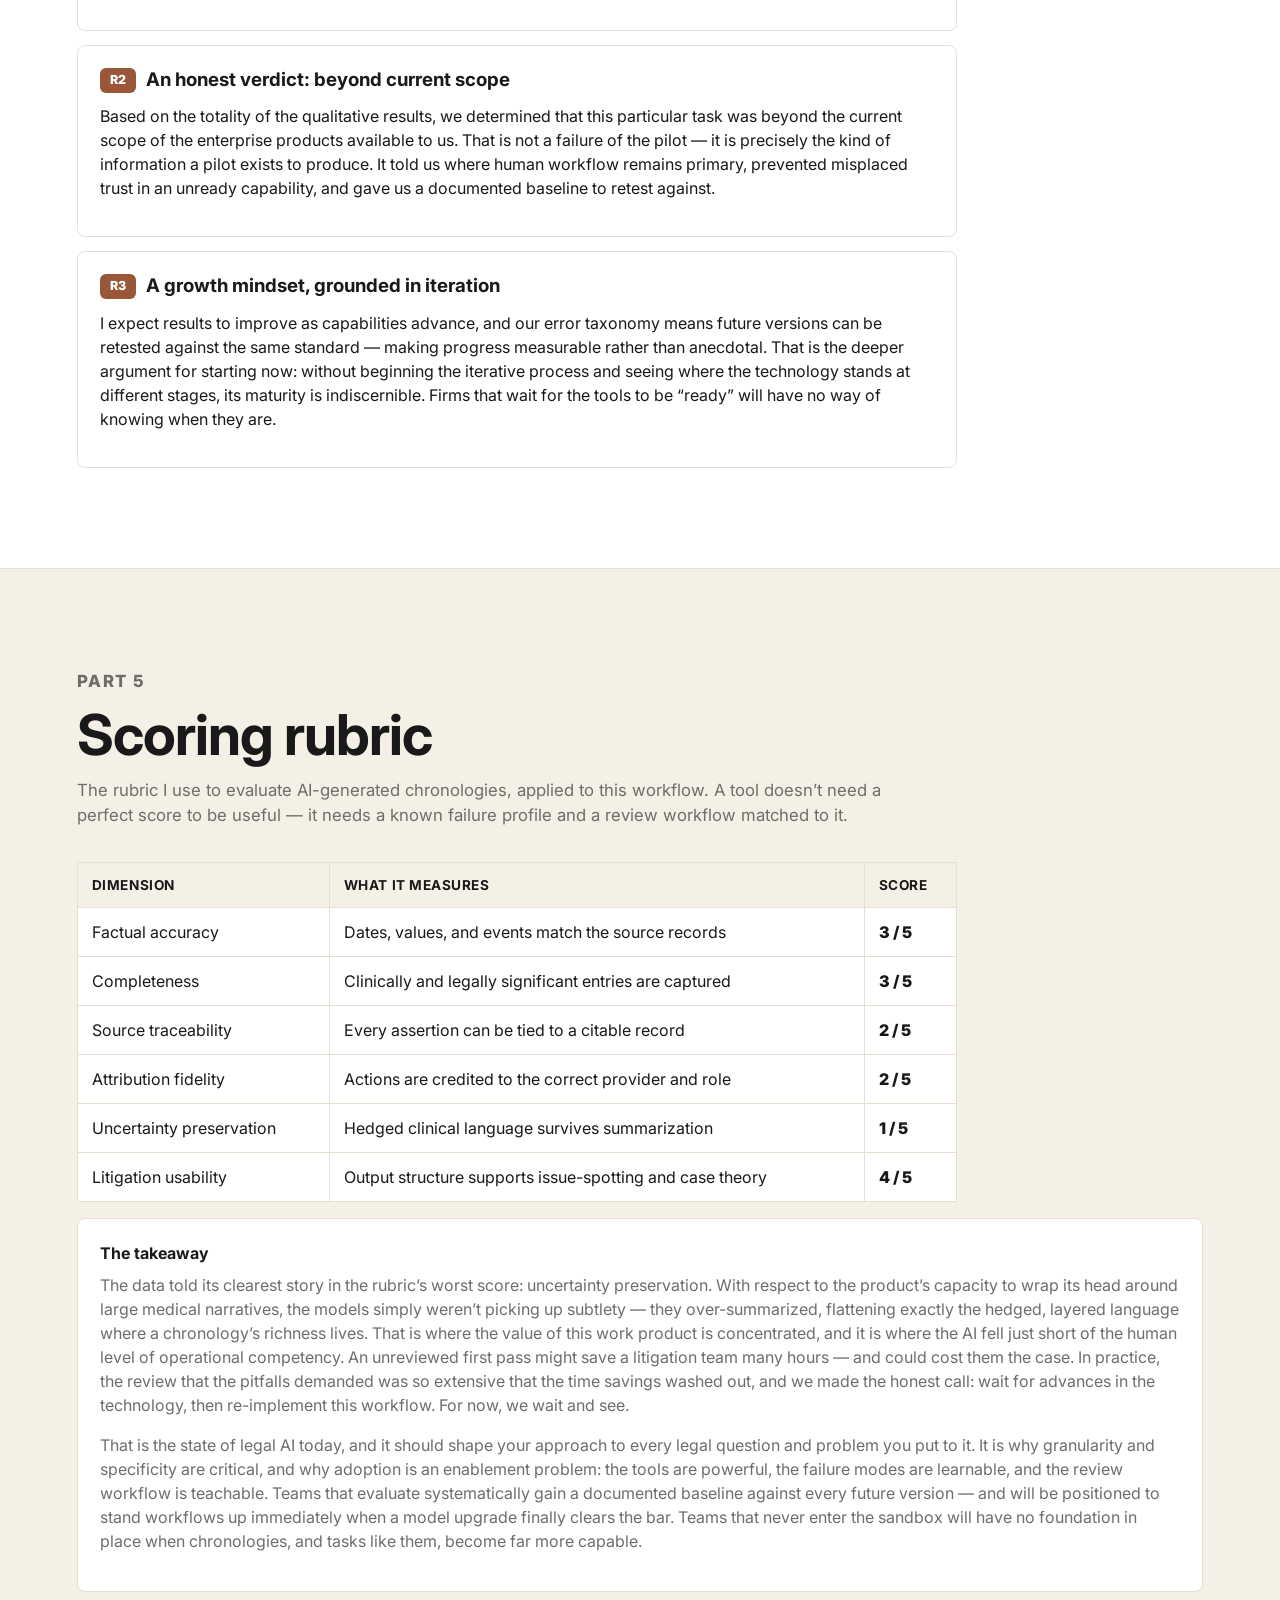
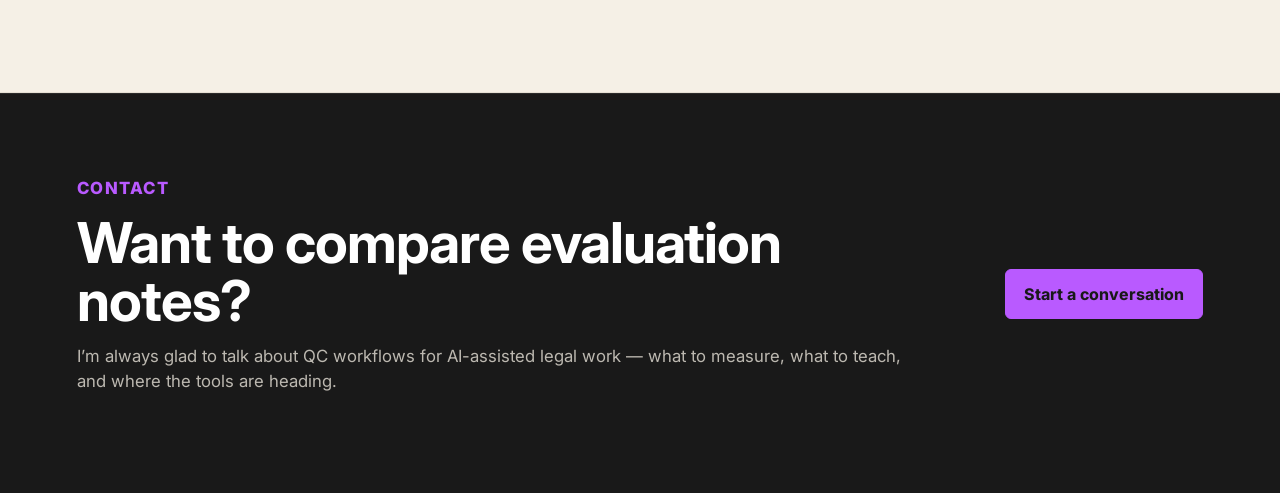
==== commit 88c88d48: "style update" ====
--- a/chronology-analysis.html
+++ b/chronology-analysis.html
@@ -22,7 +22,7 @@
     <link rel="preconnect" href="https://fonts.googleapis.com">
     <link rel="preconnect" href="https://fonts.gstatic.com" crossorigin>
     <link href="https://fonts.googleapis.com/css2?family=Inter:wght@400;500;600;700;800&display=swap" rel="stylesheet">
-    <link rel="stylesheet" href="styles.css?v=1">
+    <link rel="stylesheet" href="styles.css?v=2">
   </head>
   <body>
     <header class="site-header">
--- a/styles.css
+++ b/styles.css
@@ -112,7 +112,7 @@
 
 .eyebrow {
   margin: 0 0 12px;
-  color: var(--muted);
+  color: var(--blue);
   font-size: 0.78rem;
   font-weight: 800;
   letter-spacing: 0.09em;
@@ -192,7 +192,7 @@
   border-radius: 8px;
   background:
     linear-gradient(135deg, rgba(31, 29, 26, 0.06), transparent 34%),
-    linear-gradient(315deg, rgba(154, 86, 56, 0.10), transparent 40%),
+    linear-gradient(315deg, rgba(185, 90, 255, 0.16), transparent 42%),
     var(--white);
   box-shadow: var(--shadow);
   overflow: hidden;
@@ -1135,3 +1135,86 @@
     grid-template-columns: 1fr;
   }
 }
+
+/* ===== Contrast & vibrancy pass ===== */
+
+/* Vibrant section numbers and tags */
+.enablement-cards span {
+  color: var(--blue);
+  font-size: 1.7rem;
+  font-weight: 800;
+  letter-spacing: -0.01em;
+}
+
+.writing-list span,
+.suite-tag {
+  color: var(--blue);
+}
+
+.timeline li::before {
+  border-color: var(--brand);
+  color: var(--blue);
+}
+
+/* Card hover gains a purple edge */
+.enablement-cards article:hover,
+.writing-list article:hover,
+.finding:hover,
+.blueprint-stage:hover {
+  border-color: var(--brand);
+  box-shadow: 0 12px 30px rgba(111, 45, 199, 0.10);
+}
+
+/* Dark section treatment — adds rhythm and contrast */
+.section.dark {
+  background: var(--ink);
+  color: #efece6;
+  border-block: 1px solid #2c2c2c;
+}
+
+.section.dark .section-heading h2 {
+  color: #ffffff;
+}
+
+.section.dark .section-heading p,
+.section.dark p {
+  color: rgba(245, 240, 230, 0.74);
+}
+
+.section.dark .eyebrow {
+  color: var(--brand);
+}
+
+.section.dark a {
+  color: #d9c2ff;
+}
+
+/* High-contrast contact close on every page */
+.contact-section {
+  background: var(--ink);
+  border-top: 1px solid #2c2c2c;
+  color: #efece6;
+}
+
+.contact-section .eyebrow {
+  color: var(--brand);
+}
+
+.contact-section h2 {
+  color: #ffffff;
+}
+
+.contact-section p {
+  color: rgba(245, 240, 230, 0.74);
+}
+
+.contact-section .button.primary {
+  background: var(--brand);
+  border-color: var(--brand);
+  color: var(--ink);
+}
+
+.contact-section .button.primary:hover {
+  background: #c977ff;
+  border-color: #c977ff;
+}
